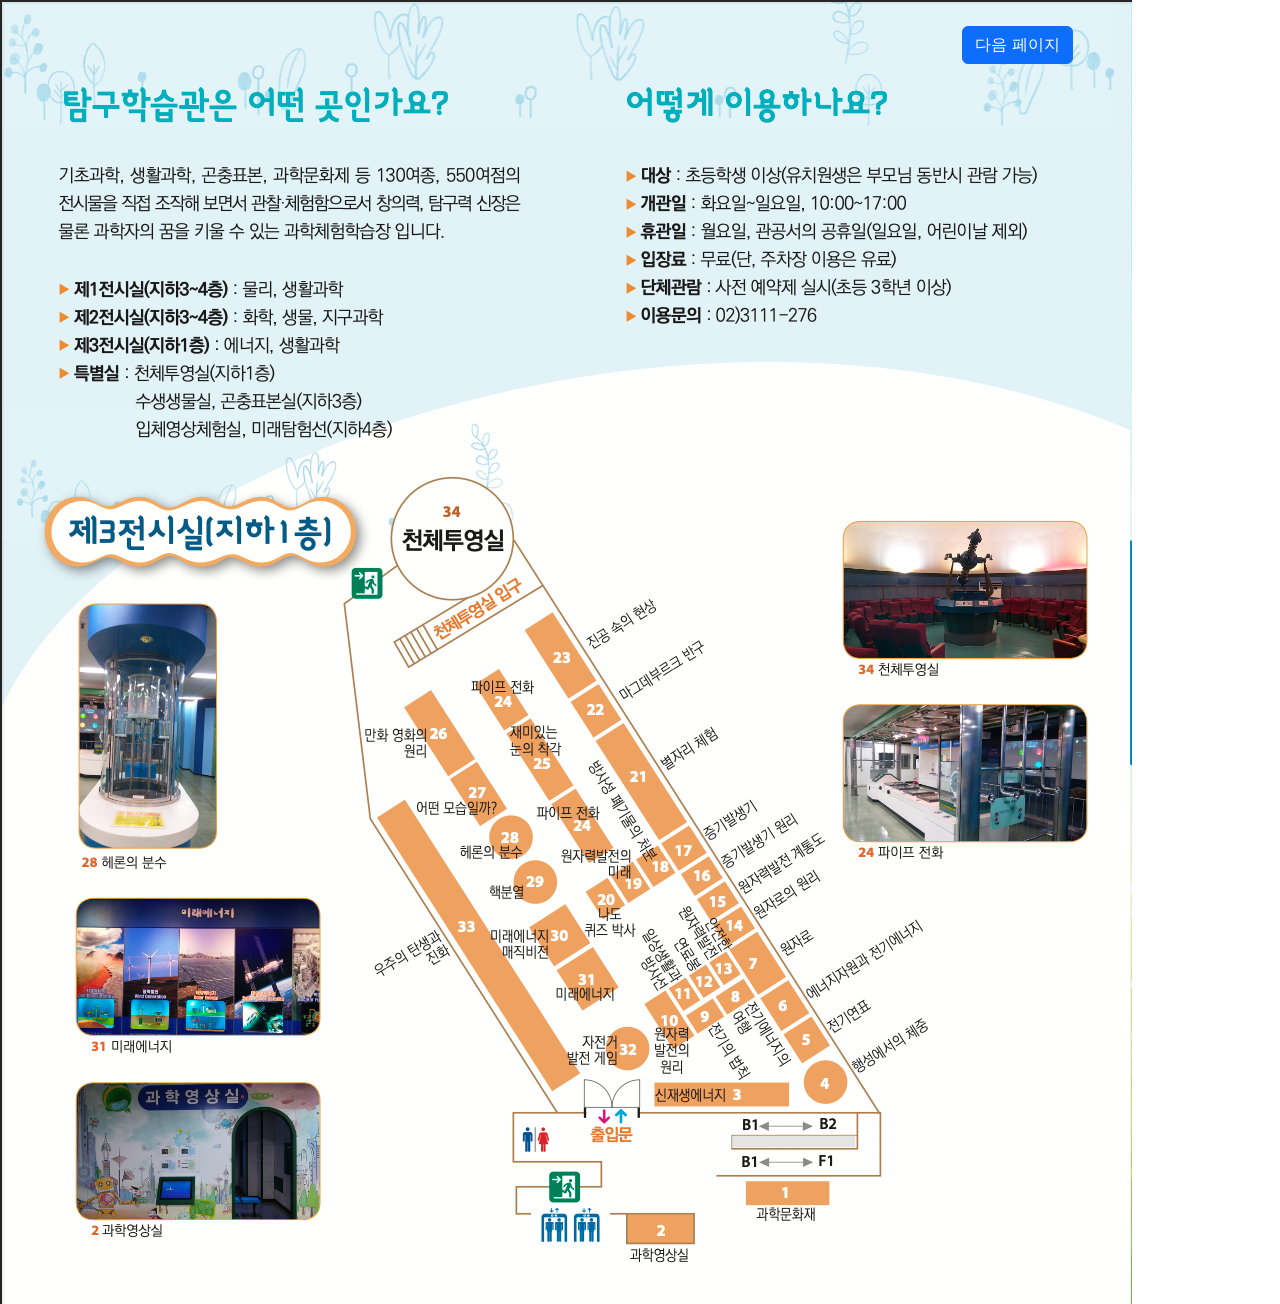
==== map/index.html @ 2ec69cc9 "added map page" ====
<!DOCTYPE html>
<html lang="en">
<head>
    <meta charset="UTF-8">
    <meta name="viewport" content="width=device-width, initial-scale=1.0">
    <title>Document</title>
    <link href="styles.css" rel="stylesheet">
    <link href="https://cdn.jsdelivr.net/npm/bootstrap@5.3.3/dist/css/bootstrap.min.css" rel="stylesheet" integrity="sha384-QWTKZyjpPEjISv5WaRU9OFeRpok6YctnYmDr5pNlyT2bRjXh0JMhjY6hW+ALEwIH" crossorigin="anonymous">

</head>

<body>  
<div class="image-container">
    <img id="display-img" src="map_image/image0.png" class="img-fluid" alt="...">
    <button class="btn btn-primary" onclick="nextPage()" id="next-page">다음 페이지</button>
</div>

<script src="https://cdn.jsdelivr.net/npm/bootstrap@5.3.3/dist/js/bootstrap.bundle.min.js" integrity="sha384-YvpcrYf0tY3lHB60NNkmXc5s9fDVZLESaAA55NDzOxhy9GkcIdslK1eN7N6jIeHz" crossorigin="anonymous"></script>
<script defer src="script.js"></script>
</body>
</html>
---- map/styles.css ----
.image-container {
    position: relative;
    display: inline-block;
  }

  #next-page{
    position: absolute;
    top: 2%;
    left: 85%;

  }
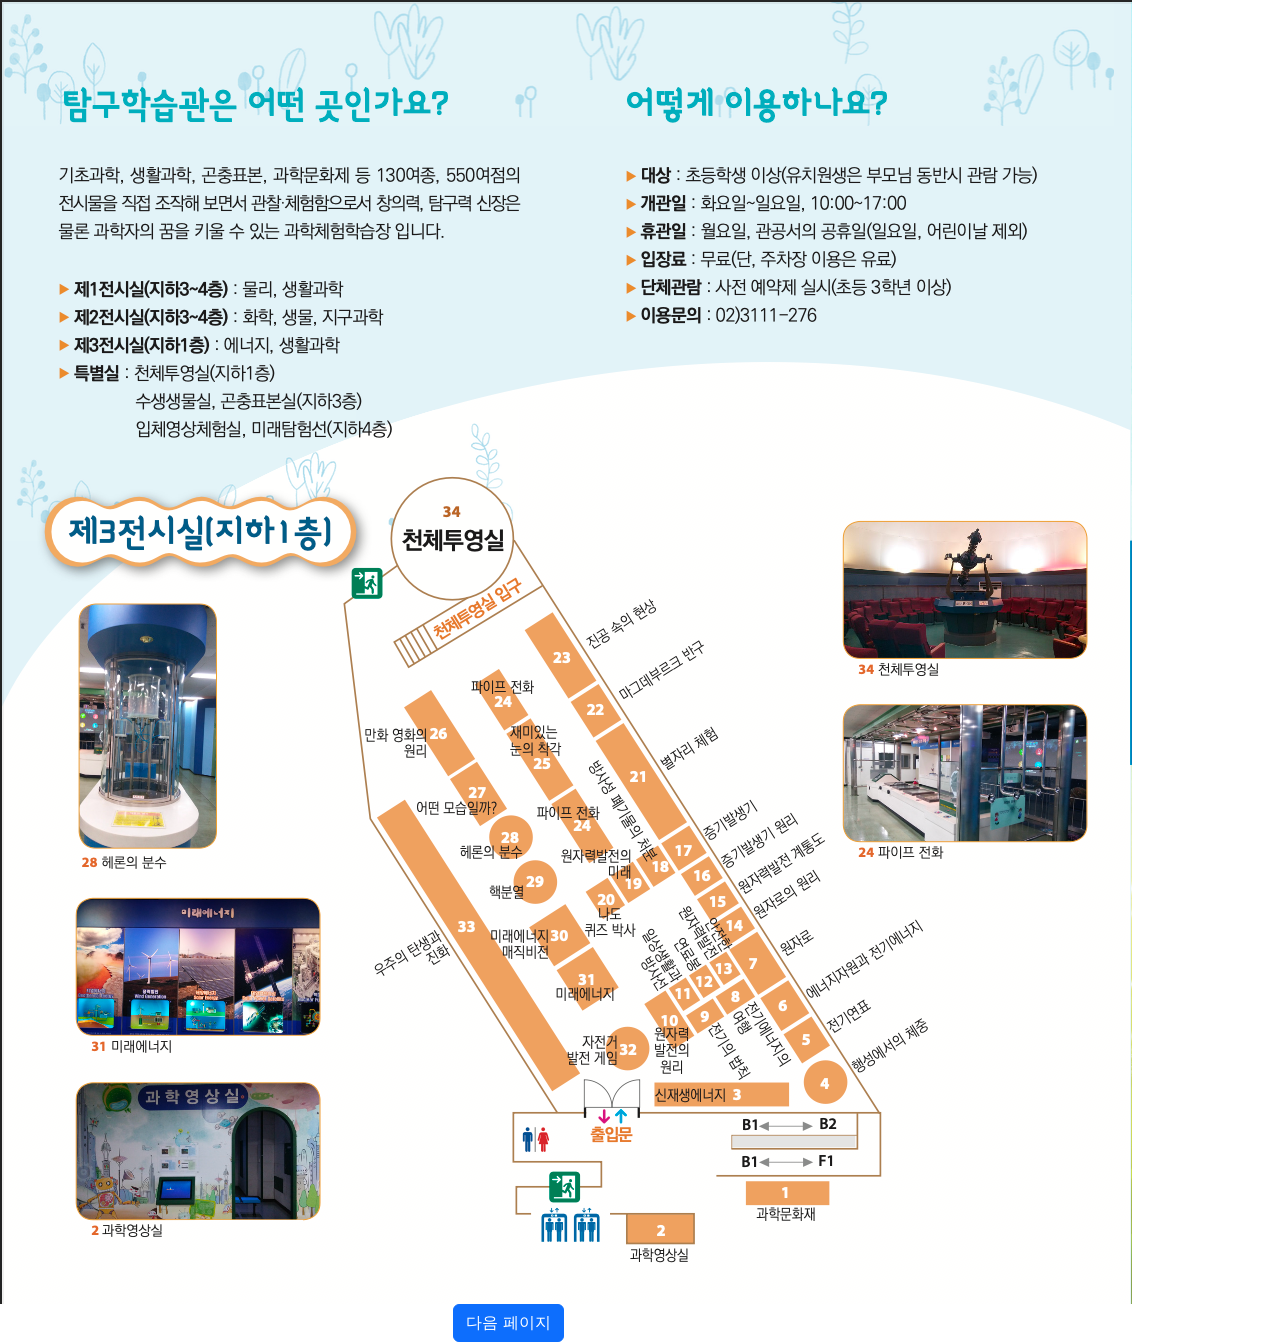
==== commit a3e509c1: "changed title" ====
--- a/map/index.html
+++ b/map/index.html
@@ -3,7 +3,7 @@
 <head>
     <meta charset="UTF-8">
     <meta name="viewport" content="width=device-width, initial-scale=1.0">
-    <title>Document</title>
+    <title>융합과학교육원 남산분원 안내도</title>
     <link href="styles.css" rel="stylesheet">
     <link href="https://cdn.jsdelivr.net/npm/bootstrap@5.3.3/dist/css/bootstrap.min.css" rel="stylesheet" integrity="sha384-QWTKZyjpPEjISv5WaRU9OFeRpok6YctnYmDr5pNlyT2bRjXh0JMhjY6hW+ALEwIH" crossorigin="anonymous">
 
--- a/map/styles.css
+++ b/map/styles.css
@@ -6,8 +6,8 @@
 
   #next-page{
     position: absolute;
-    top: 2%;
-    left: 85%;
+    top: 100%;
+    left: 40%;
 
   }
 
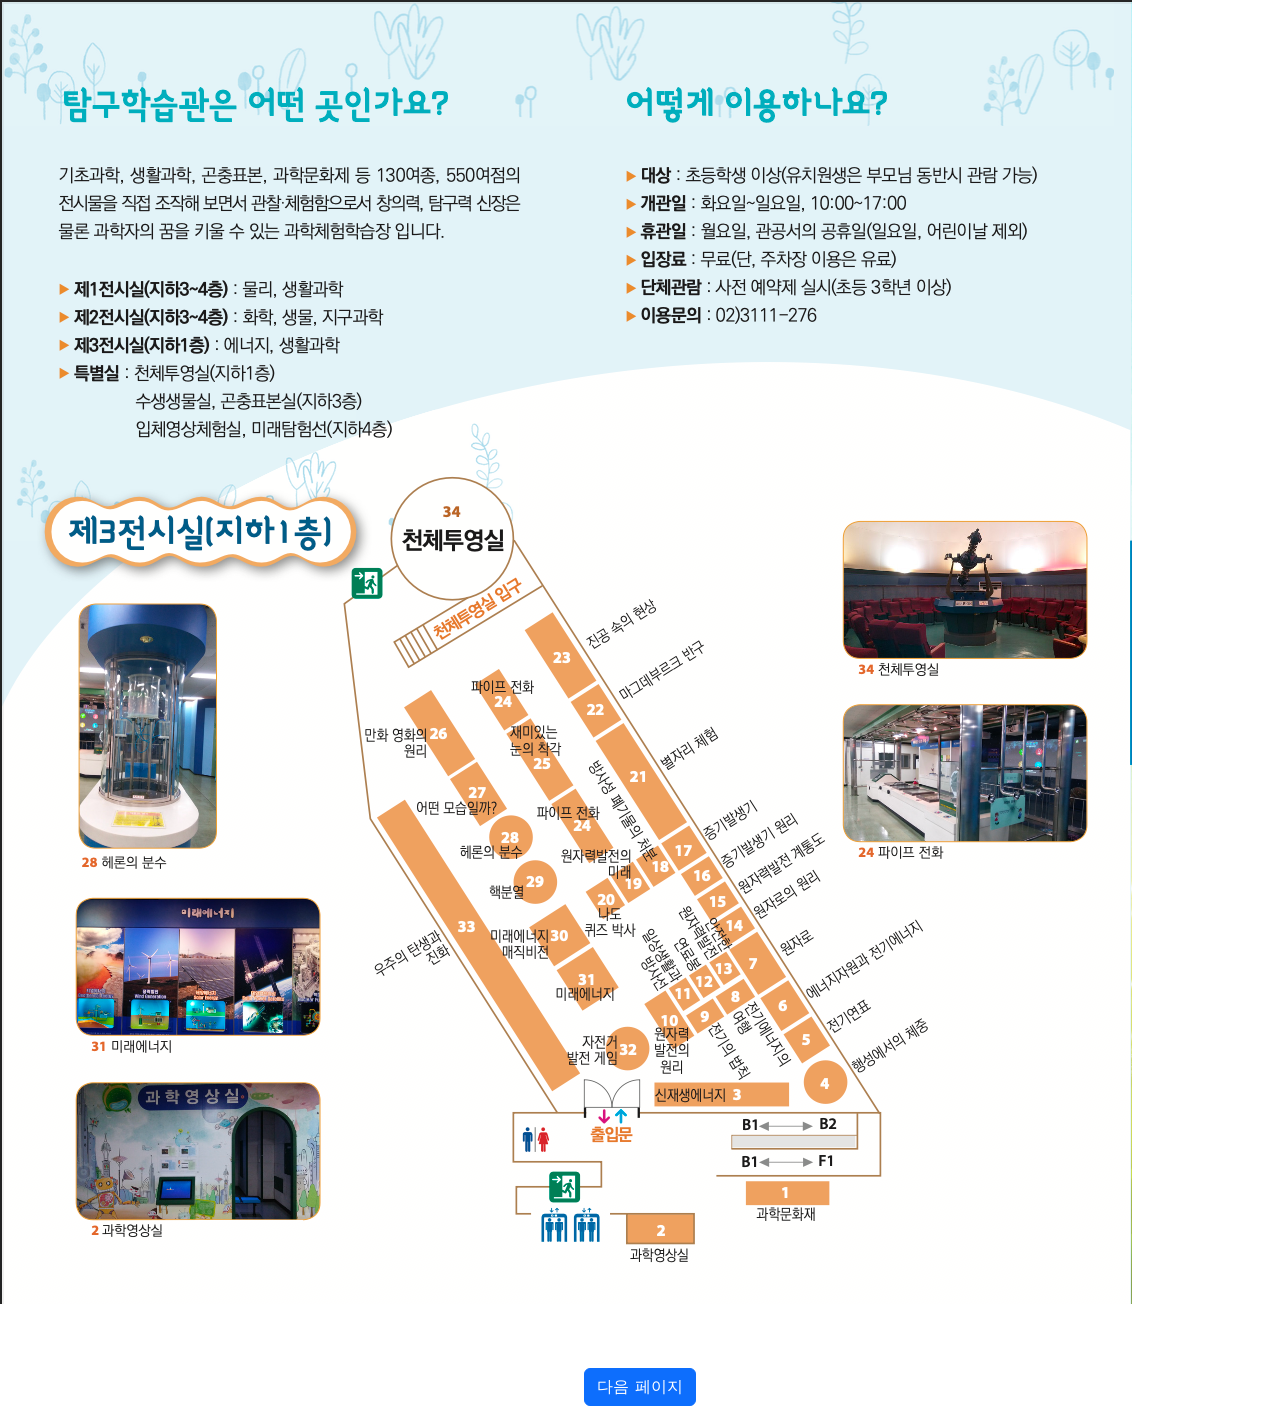
==== commit 3f36b70e: "uploaded mp3files" ====
--- a/map/index.html
+++ b/map/index.html
@@ -12,6 +12,8 @@
 <body>  
 <div class="image-container">
     <img id="display-img" src="map_image/image0.png" class="img-fluid" alt="...">
+</div>
+<div class="container">
     <button class="btn btn-primary" onclick="nextPage()" id="next-page">다음 페이지</button>
 </div>
 
--- a/map/styles.css
+++ b/map/styles.css
@@ -4,10 +4,7 @@
     display: inline-block;
   }
 
-  #next-page{
-    position: absolute;
-    top: 100%;
-    left: 40%;
-
+  .container {
+    text-align: center;
+    padding-top: 5%;
   }
-
